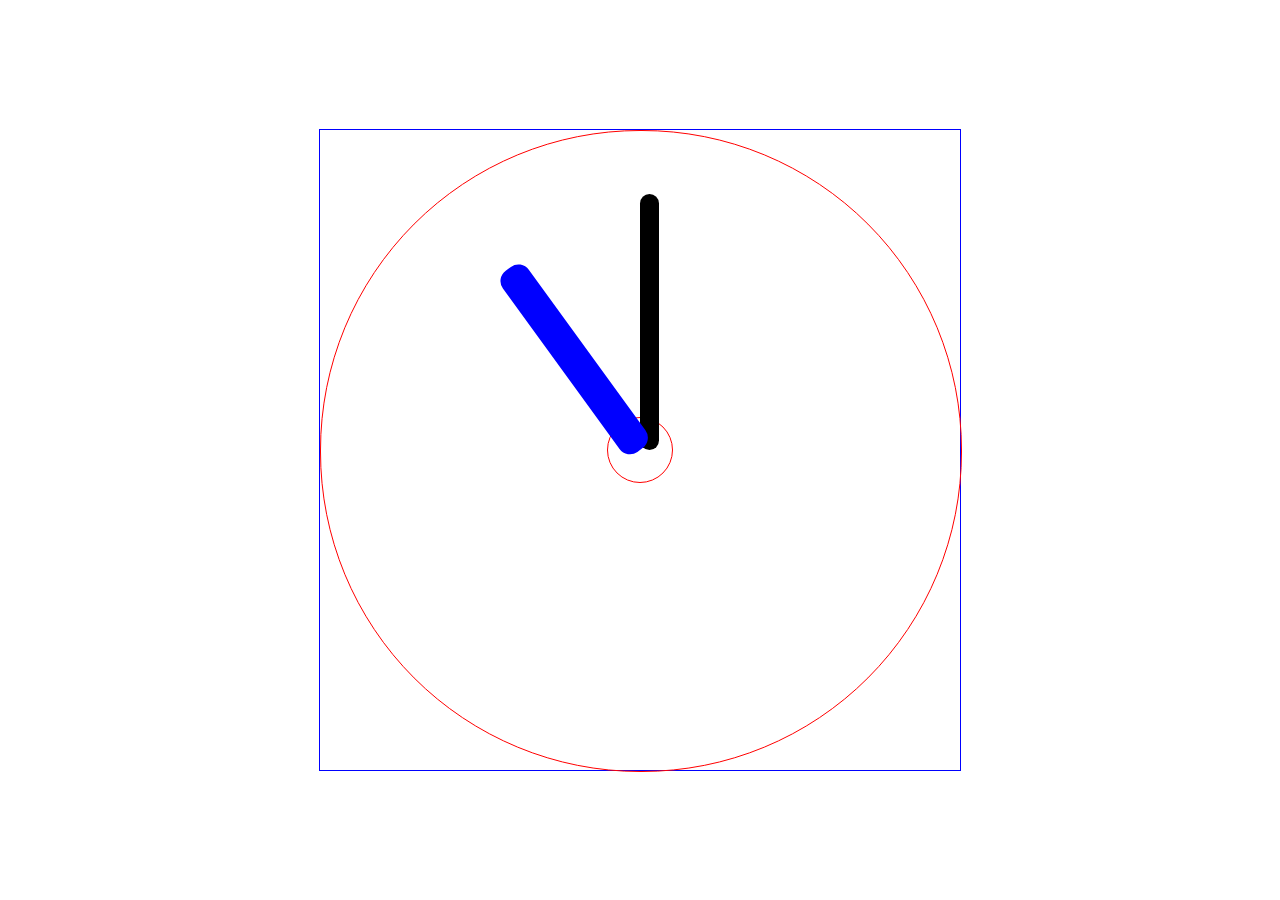
==== index.html @ e4a0ec9e "correct position and rotation" ====
<!DOCTYPE html>
<html lang="en">
<head>
    <meta charset="UTF-8">
    <meta name="viewport" content="width=device-width, initial-scale=1.0">
    <link rel="stylesheet" href="reset.css">
    <link rel="stylesheet" href="style.css">
    <title>Analog Clock</title>
</head>
<body>
    <header>

    </header>
    <main>
        <div class="container">
            <div class="clock-face"></div>
            <div class="clock-center"></div>
            <div class="minute-hand"></div>
            <div class="hour-hand"></div>
        </div>
       
    </main>
</body>
</html>
---- style.css ----
:root {
    --clock-width: 50vw;
    --clock-height: var(--clock-width);
    --hour-hand: calc(var(--clock-width) * .05);
    --hour-hand-length: calc(var(--clock-width) * .35);
    --minute-hand: calc(var(--clock-width) * .03);
    --minute-hand-length: calc(var(--clock-width) * .4);
}

.container {
    position: relative;    
    border: 1px solid blue;
    width: var(--clock-width);
    height: var(--clock-height);
    top: calc(100vh/2);
    left:calc(100vw/2);
    transform: translate(-50%, -50%);
}
.clock-face {
    position: absolute;
    width: var(--clock-width);
    height: var(--clock-height);
    border: 1px solid red;
    border-radius: calc(var(--clock-width) / 2);
}

.clock-center {
  position: absolute;
    top: calc(var(--clock-width)/2);
    left: calc(var(--clock-width)/2);
    transform:translate(-50%, -50%);
    width: 5vw;
    height: 5vw;
    border: 1px solid red;
    border-radius: 50vw;
}


.hour-hand {
    position: absolute;
    top: calc(var(--clock-width)/2  - var(--hour-hand-length));
    left: calc(var(--clock-width)/2);
    
    transform-origin: center bottom;
    transform: translateX(-50%) rotate(0.9turn);
    width: var(--hour-hand);
    height: var(--hour-hand-length);
    background-color: blue;
    border-radius: 1vw;
}

.minute-hand {
    position: absolute;
    top: calc(var(--clock-width)/2 - var(--minute-hand-length));
    left: 50%;
    transform-origin: center bottom;
    transform: translateX(-50%) rotate(0.turn);
    width: var(--minute-hand);
    height: var(--minute-hand-length);
    background-color: black;
    border-radius: 1vw;
}
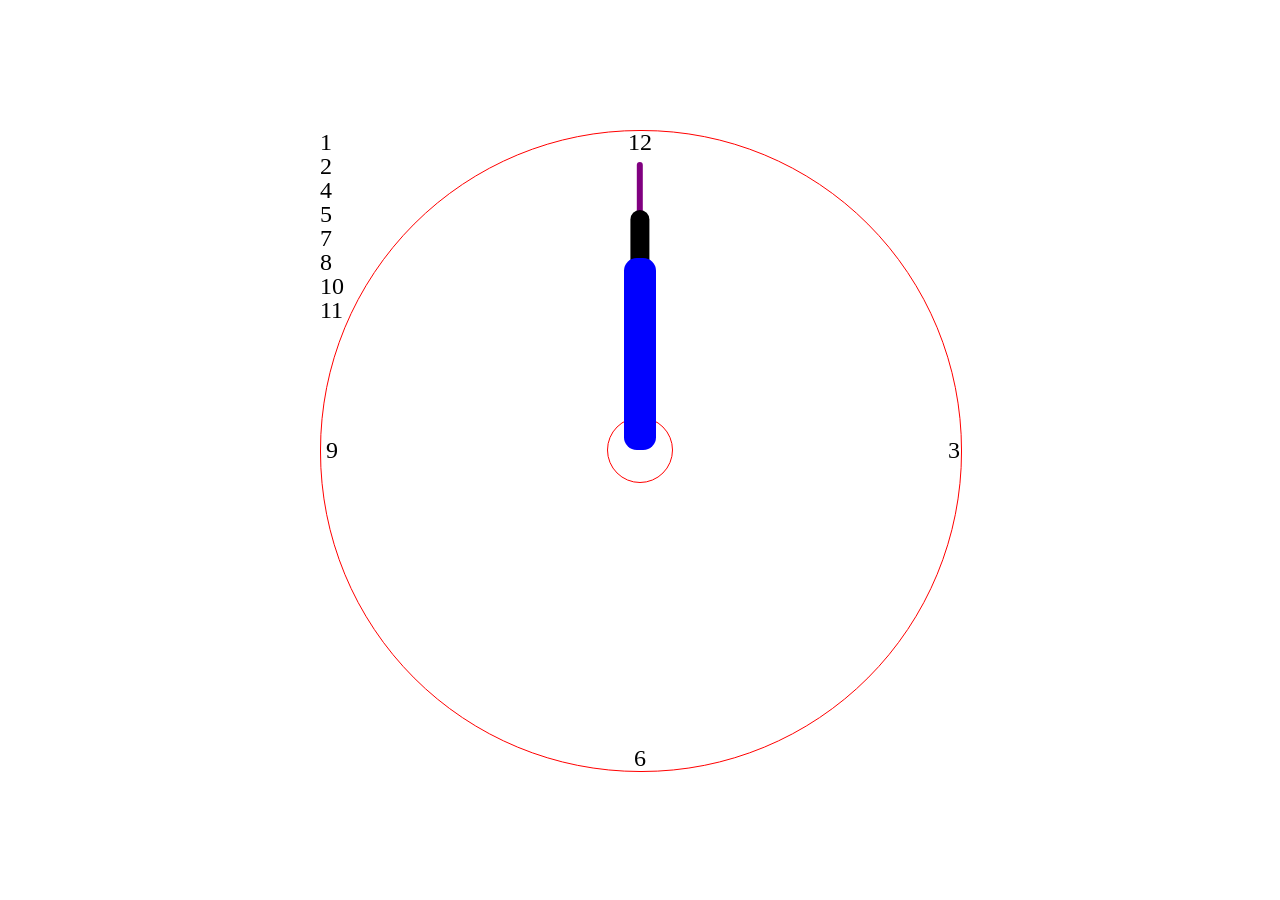
==== commit 271829b2: "added second hand, numbers" ====
--- a/index.html
+++ b/index.html
@@ -5,6 +5,7 @@
     <meta name="viewport" content="width=device-width, initial-scale=1.0">
     <link rel="stylesheet" href="reset.css">
     <link rel="stylesheet" href="style.css">
+    <script src="script.js" defer></script>
     <title>Analog Clock</title>
 </head>
 <body>
@@ -15,10 +16,23 @@
         <div class="container">
             <div class="clock-face"></div>
             <div class="clock-center"></div>
+            <div class="second-hand"></div>
             <div class="minute-hand"></div>
             <div class="hour-hand"></div>
+            <div class="numbers number12">12</div>
+            <div class="numbers number1">1</div>
+            <div class="numbers number2">2</div>
+            <div class="numbers number3">3</div>
+            <div class="numbers number4">4</div>
+            <div class="numbers number5">5</div>
+            <div class="numbers number6">6</div>
+            <div class="numbers number7">7</div>
+            <div class="numbers number8">8</div>
+            <div class="numbers number9">9</div>
+            <div class="numbers number10">10</div>
+            <div class="numbers number11">11</div>
         </div>
-       
+       <div class="time"></div>
     </main>
 </body>
 </html>
--- a/style.css
+++ b/style.css
@@ -1,15 +1,17 @@
 :root {
     --clock-width: 50vw;
     --clock-height: var(--clock-width);
+    --second-hand: calc(var(--clock-width) * .01);
+    --second-hand-length: calc(var(--clock-width) * .45);
     --hour-hand: calc(var(--clock-width) * .05);
-    --hour-hand-length: calc(var(--clock-width) * .35);
+    --hour-hand-length: calc(var(--clock-width) * .3);
     --minute-hand: calc(var(--clock-width) * .03);
-    --minute-hand-length: calc(var(--clock-width) * .4);
+    --minute-hand-length: calc(var(--clock-width) * .375);
 }
 
 .container {
     position: relative;    
-    border: 1px solid blue;
+    /* border: 1px solid blue; */
     width: var(--clock-width);
     height: var(--clock-height);
     top: calc(100vh/2);
@@ -42,7 +44,7 @@
     left: calc(var(--clock-width)/2);
     
     transform-origin: center bottom;
-    transform: translateX(-50%) rotate(0.9turn);
+    transform: translateX(-50%) rotate(0deg);
     width: var(--hour-hand);
     height: var(--hour-hand-length);
     background-color: blue;
@@ -54,9 +56,61 @@
     top: calc(var(--clock-width)/2 - var(--minute-hand-length));
     left: 50%;
     transform-origin: center bottom;
-    transform: translateX(-50%) rotate(0.turn);
+    transform: translateX(-50%) rotate(0deg);
     width: var(--minute-hand);
     height: var(--minute-hand-length);
     background-color: black;
     border-radius: 1vw;
-}+}
+
+.second-hand {
+    position: absolute;
+    top: calc(var(--clock-width)/2 - var(--second-hand-length));
+    left: 50%;
+    transform-origin: center bottom;
+    transform: translateX(-50%) rotate(0deg);
+    width: var(--second-hand);
+    height: var(--second-hand-length);
+    background-color: purple;
+    border-radius: 1vw;
+}
+
+.numbers {
+    font-size: 1.5em;
+}
+
+.number12 {
+    position:absolute;
+    top:0;
+    left: calc(var(--clock-width)/2);
+    transform-origin: center;
+    transform: translate(-50%);
+
+}
+
+.number3 {
+    position:absolute;
+    top:calc(var(--clock-width)/2);
+    left: calc(var(--clock-width));
+    transform-origin: center;
+    transform: translate(-100%, -50%);
+
+}
+.number6 {
+    position:absolute;
+    top:calc(var(--clock-width));
+    left: calc(var(--clock-width)/2);
+    transform-origin: center;
+    transform: translate(-50%, -100%);
+
+}
+
+.number9 {
+    position:absolute;
+    top:calc(var(--clock-width)/2);
+    left: 0;
+    transform-origin: center;
+    transform: translate(50%, -50%);
+
+}
+
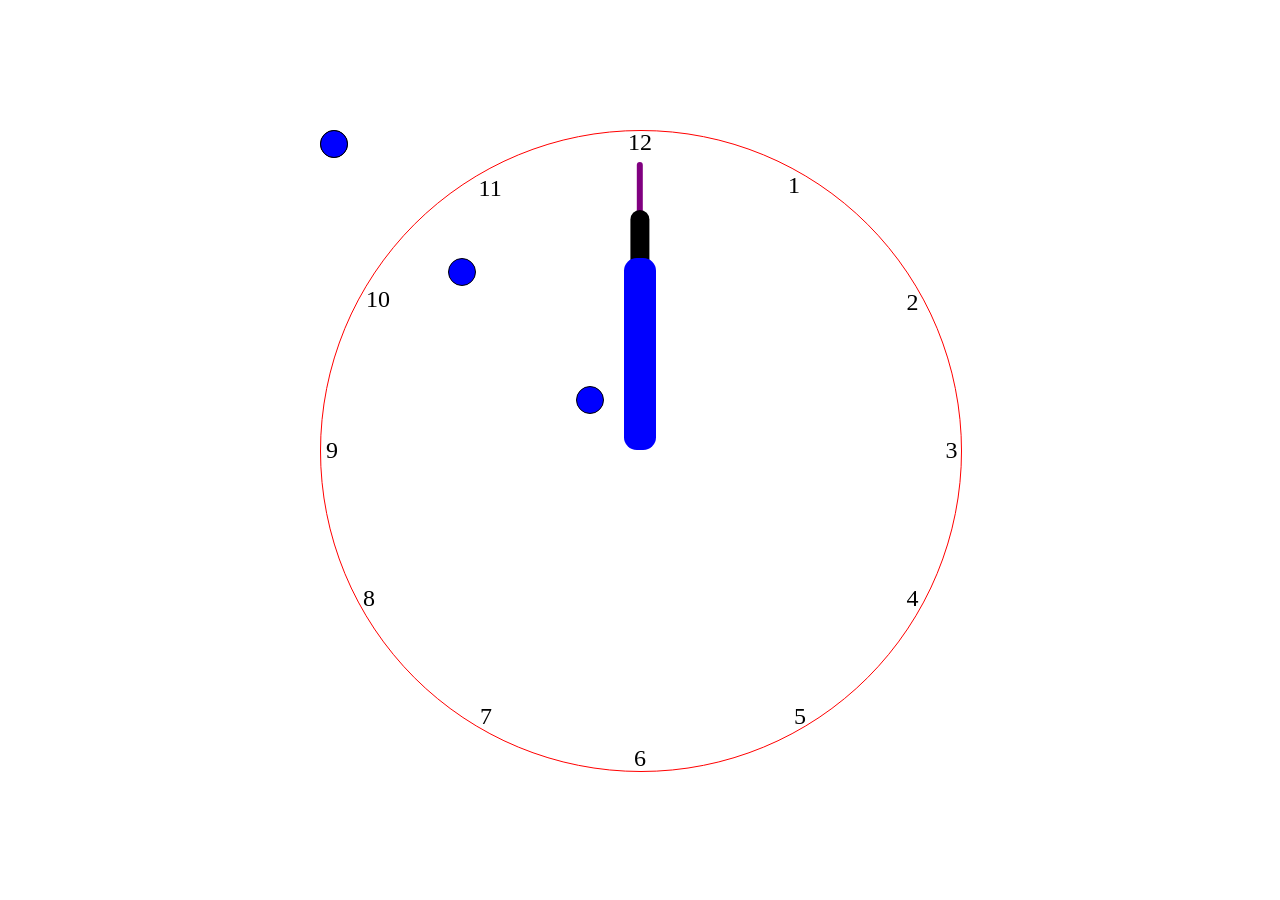
==== commit 85e2d96b: "added js function to add dots to the DOM." ====
--- a/index.html
+++ b/index.html
@@ -31,6 +31,7 @@
             <div class="numbers number9">9</div>
             <div class="numbers number10">10</div>
             <div class="numbers number11">11</div>
+            <div class="dot"></div>
         </div>
        <div class="time"></div>
     </main>
--- a/style.css
+++ b/style.css
@@ -7,8 +7,12 @@
     --hour-hand-length: calc(var(--clock-width) * .3);
     --minute-hand: calc(var(--clock-width) * .03);
     --minute-hand-length: calc(var(--clock-width) * .375);
-}
-
+    --dot: 2vw;
+}
+
+body {
+    box-sizing: border-box;
+}
 .container {
     position: relative;    
     /* border: 1px solid blue; */
@@ -23,7 +27,8 @@
     width: var(--clock-width);
     height: var(--clock-height);
     border: 1px solid red;
-    border-radius: calc(var(--clock-width) / 2);
+    border-radius: calc(var(--clock-width) / 1.5);
+    
 }
 
 .clock-center {
@@ -35,6 +40,7 @@
     height: 5vw;
     border: 1px solid red;
     border-radius: 50vw;
+    visibility: hidden;
 }
 
 
@@ -77,6 +83,7 @@
 
 .numbers {
     font-size: 1.5em;
+    /* border: 1px solid green; */
 }
 
 .number12 {
@@ -93,7 +100,7 @@
     top:calc(var(--clock-width)/2);
     left: calc(var(--clock-width));
     transform-origin: center;
-    transform: translate(-100%, -50%);
+    transform: translate(-120%, -50%);
 
 }
 .number6 {
@@ -114,3 +121,82 @@
 
 }
 
+.number1 {
+    position:absolute;
+    top:calc(var(--clock-width) * 0.1340/2);
+    left: calc(var(--clock-width) * 1.5/2);
+    transform-origin: center;
+    transform: translate(-100%);
+}
+
+.number2 {
+    position:absolute;
+    top:calc(var(--clock-width) * 0.5/2);
+    left: calc(var(--clock-width) * 1.87/2);
+    transform-origin: center;
+    transform: translate(-100%);
+
+}
+
+.number4 {
+    position:absolute;
+    top:calc(var(--clock-width) * 1.5/2);
+    left: calc(var(--clock-width) * 1.87/2);
+    transform-origin: center;
+    transform: translate(-100%, -100%);
+    
+}
+
+.number5 {
+    position:absolute;
+    top:calc(var(--clock-width) * 1.87/2);
+    left: calc(var(--clock-width) * 1.5/2);
+    transform-origin: center;
+    transform: translate(-50%, -100%);
+
+}
+
+.number7 {
+    position:absolute;
+    top:calc(var(--clock-width) * 1.87/2);
+    left: calc(var(--clock-width) * 0.5/2);
+    transform-origin: center;
+    transform: translate(0, -100%);
+
+}
+
+.number8 {
+    position:absolute;
+    top:calc(var(--clock-width) * 1.5/2);
+    left: calc(var(--clock-width) * 0.134/2);
+    transform-origin: center;
+    transform: translate(0, -100%);
+
+}
+
+.number10 {
+    position:absolute;
+    top:calc(var(--clock-width) * 0.5/2);
+    left: calc(var(--clock-width) * 0.134/2);
+    transform-origin: center;
+    transform: translate(12.5%, -12.5%);
+
+}
+
+.number11 {
+    position:absolute;
+    top:calc(var(--clock-width) * 0.1340/2);
+    left: calc(var(--clock-width) * 0.5/2);
+    transform-origin: center;
+    transform: translate(-6.25%, 12.5%);
+
+}
+
+.dot {
+    position: relative;
+    width: var(--dot);
+    height: var(--dot);
+    border: 1px solid black;
+    background-color: black;
+    border-radius: 2vw;
+}
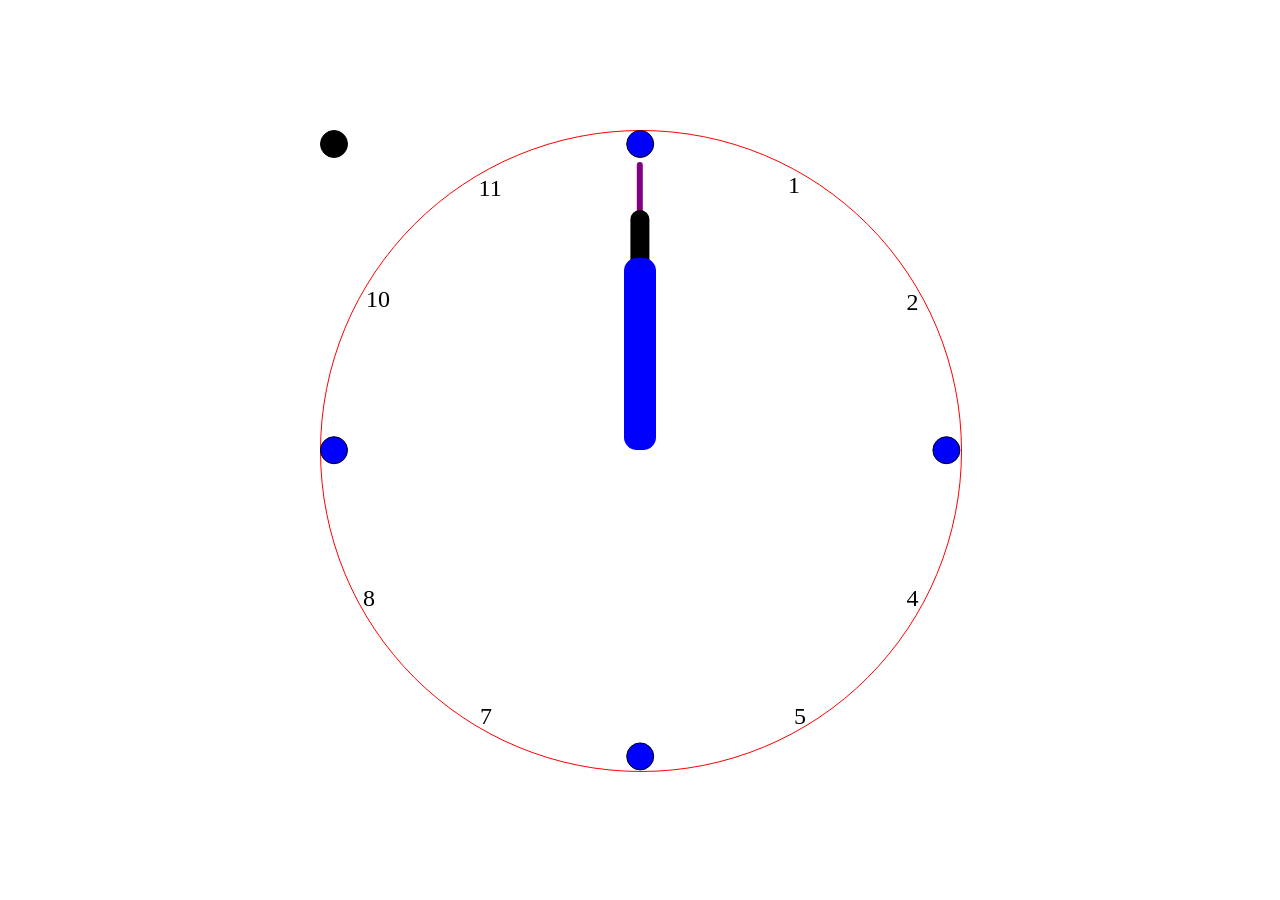
==== commit 5f839109: "javascript translations using trig" ====
--- a/index.html
+++ b/index.html
@@ -3,6 +3,7 @@
 <head>
     <meta charset="UTF-8">
     <meta name="viewport" content="width=device-width, initial-scale=1.0">
+    <link rel="shortcut icon" href="favicon.ico" type="image/x-icon">
     <link rel="stylesheet" href="reset.css">
     <link rel="stylesheet" href="style.css">
     <script src="script.js" defer></script>
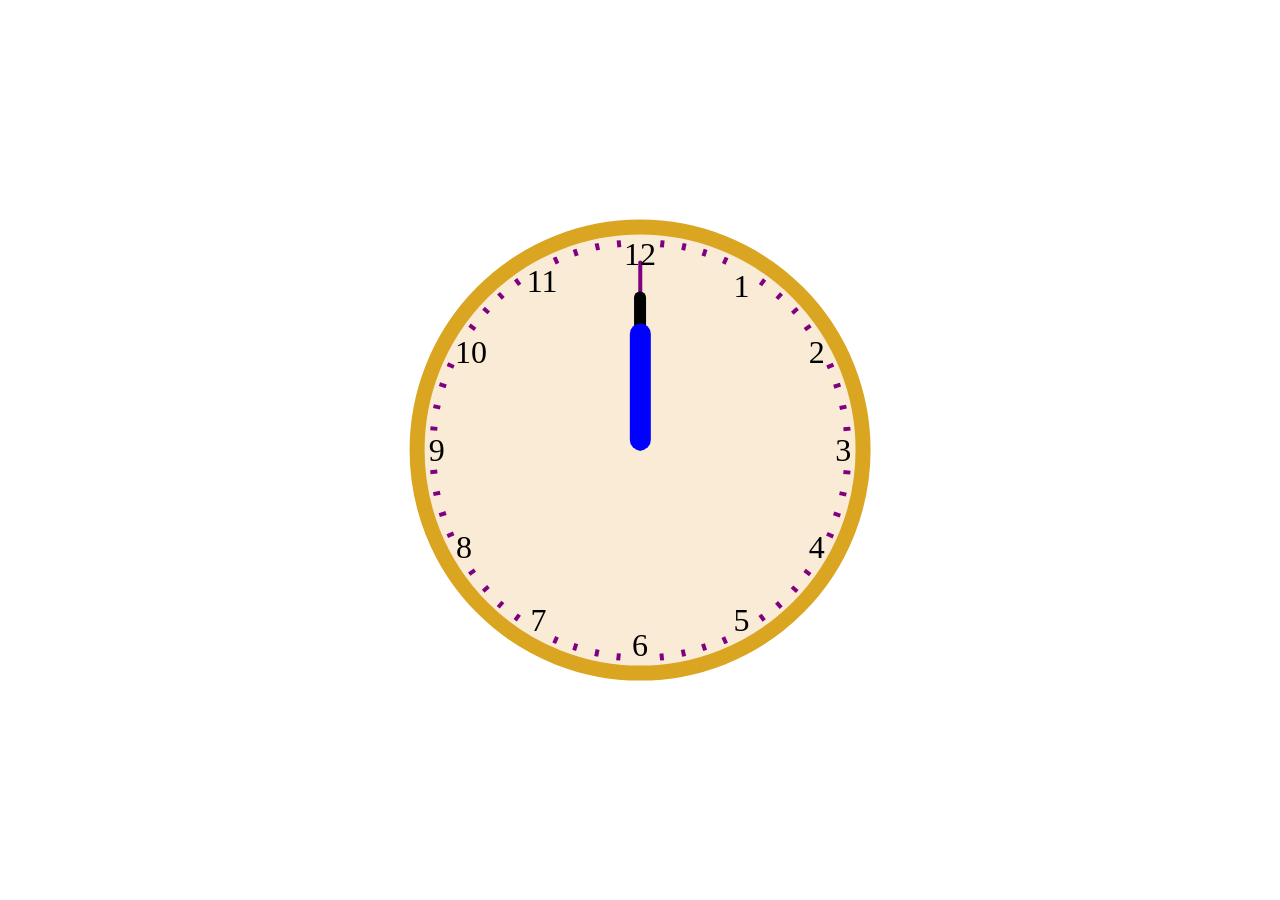
==== commit 7163728d: "corrected tickmark alignment, made clock smaller, added an outer container for a border ring, added " ====
--- a/index.html
+++ b/index.html
@@ -14,25 +14,26 @@
 
     </header>
     <main>
-        <div class="container">
-            <div class="clock-face"></div>
-            <div class="clock-center"></div>
-            <div class="second-hand"></div>
-            <div class="minute-hand"></div>
-            <div class="hour-hand"></div>
-            <div class="numbers number12">12</div>
-            <div class="numbers number1">1</div>
-            <div class="numbers number2">2</div>
-            <div class="numbers number3">3</div>
-            <div class="numbers number4">4</div>
-            <div class="numbers number5">5</div>
-            <div class="numbers number6">6</div>
-            <div class="numbers number7">7</div>
-            <div class="numbers number8">8</div>
-            <div class="numbers number9">9</div>
-            <div class="numbers number10">10</div>
-            <div class="numbers number11">11</div>
-            <div class="dot"></div>
+        <div class="outer-container">
+            <div class="container">
+                <div class="clock-face"></div>
+                <div class="clock-center"></div>
+                <div class="second-hand"></div>
+                <div class="minute-hand"></div>
+                <div class="hour-hand"></div>
+                <div class="numbers number12">12</div>
+                <div class="numbers number1">1</div>
+                <div class="numbers number2">2</div>
+                <div class="numbers number3">3</div>
+                <div class="numbers number4">4</div>
+                <div class="numbers number5">5</div>
+                <div class="numbers number6">6</div>
+                <div class="numbers number7">7</div>
+                <div class="numbers number8">8</div>
+                <div class="numbers number9">9</div>
+                <div class="numbers number10">10</div>
+                <div class="numbers number11">11</div>
+            </div>
         </div>
        <div class="time"></div>
     </main>
--- a/style.css
+++ b/style.css
@@ -1,5 +1,5 @@
 :root {
-    --clock-width: 50vw;
+    --clock-width: 33vw;
     --clock-height: var(--clock-width);
     --second-hand: calc(var(--clock-width) * .01);
     --second-hand-length: calc(var(--clock-width) * .45);
@@ -13,21 +13,37 @@
 body {
     box-sizing: border-box;
 }
+
+.outer-container {
+    position: relative;
+    border: 15px solid goldenrod;
+    border-radius: 50vw;
+    width: calc(var(--clock-width) * 1.02);
+    height: calc(var(--clock-height) * 1.02);
+    top: 50vh;
+    left: 50vw;
+    transform: translate(-50%, -50%);
+}
 .container {
-    position: relative;    
+    position: absolute;    
     /* border: 1px solid blue; */
     width: var(--clock-width);
     height: var(--clock-height);
-    top: calc(100vh/2);
-    left:calc(100vw/2);
+    top: 50%;
+    left: 50%;
+    /* top: calc(100vh/2);
+    left:calc(100vw/2); */
     transform: translate(-50%, -50%);
 }
 .clock-face {
     position: absolute;
-    width: var(--clock-width);
-    height: var(--clock-height);
-    border: 1px solid red;
-    border-radius: calc(var(--clock-width) / 1.5);
+    width: calc(var(--clock-width)*1);
+    height: calc(var(--clock-height)*1);
+    
+    /* padding: 3px; */
+    /* border: 1px solid gold; */
+    border-radius: calc(var(--clock-width) / 1);
+    overflow: auto;
     
 }
 
@@ -38,9 +54,9 @@
     transform:translate(-50%, -50%);
     width: 5vw;
     height: 5vw;
-    border: 1px solid red;
+    /* border: 1px solid red; */
     border-radius: 50vw;
-    visibility: hidden;
+    /* visibility: hidden; */
 }
 
 
@@ -60,7 +76,7 @@
 .minute-hand {
     position: absolute;
     top: calc(var(--clock-width)/2 - var(--minute-hand-length));
-    left: 50%;
+    left: calc(var(--clock-width)/2);
     transform-origin: center bottom;
     transform: translateX(-50%) rotate(0deg);
     width: var(--minute-hand);
@@ -72,7 +88,7 @@
 .second-hand {
     position: absolute;
     top: calc(var(--clock-width)/2 - var(--second-hand-length));
-    left: 50%;
+    left: calc(var(--clock-width)/2);
     transform-origin: center bottom;
     transform: translateX(-50%) rotate(0deg);
     width: var(--second-hand);
@@ -82,7 +98,7 @@
 }
 
 .numbers {
-    font-size: 1.5em;
+    font-size: 1em;
     /* border: 1px solid green; */
 }
 
@@ -91,7 +107,7 @@
     top:0;
     left: calc(var(--clock-width)/2);
     transform-origin: center;
-    transform: translate(-50%);
+    transform: translate(-50%, 0);
 
 }
 
@@ -100,7 +116,7 @@
     top:calc(var(--clock-width)/2);
     left: calc(var(--clock-width));
     transform-origin: center;
-    transform: translate(-120%, -50%);
+    transform: translate(-100%, -50%);
 
 }
 .number6 {
@@ -117,7 +133,7 @@
     top:calc(var(--clock-width)/2);
     left: 0;
     transform-origin: center;
-    transform: translate(50%, -50%);
+    transform: translate(0%, -50%);
 
 }
 
@@ -126,7 +142,7 @@
     top:calc(var(--clock-width) * 0.1340/2);
     left: calc(var(--clock-width) * 1.5/2);
     transform-origin: center;
-    transform: translate(-100%);
+    transform: translate(-75%, 6.7%);
 }
 
 .number2 {
@@ -134,7 +150,7 @@
     top:calc(var(--clock-width) * 0.5/2);
     left: calc(var(--clock-width) * 1.87/2);
     transform-origin: center;
-    transform: translate(-100%);
+    transform: translate(-93.3%, -25%);
 
 }
 
@@ -143,7 +159,7 @@
     top:calc(var(--clock-width) * 1.5/2);
     left: calc(var(--clock-width) * 1.87/2);
     transform-origin: center;
-    transform: translate(-100%, -100%);
+    transform: translate(-93.3%, -75%);
     
 }
 
@@ -152,7 +168,7 @@
     top:calc(var(--clock-width) * 1.87/2);
     left: calc(var(--clock-width) * 1.5/2);
     transform-origin: center;
-    transform: translate(-50%, -100%);
+    transform: translate(-75%, -93.3%);
 
 }
 
@@ -161,7 +177,7 @@
     top:calc(var(--clock-width) * 1.87/2);
     left: calc(var(--clock-width) * 0.5/2);
     transform-origin: center;
-    transform: translate(0, -100%);
+    transform: translate(-25%, -93.3%);
 
 }
 
@@ -170,7 +186,7 @@
     top:calc(var(--clock-width) * 1.5/2);
     left: calc(var(--clock-width) * 0.134/2);
     transform-origin: center;
-    transform: translate(0, -100%);
+    transform: translate(-6.7%, -75%);
 
 }
 
@@ -179,7 +195,7 @@
     top:calc(var(--clock-width) * 0.5/2);
     left: calc(var(--clock-width) * 0.134/2);
     transform-origin: center;
-    transform: translate(12.5%, -12.5%);
+    transform: translate(-6.7%, -25%);
 
 }
 
@@ -188,7 +204,7 @@
     top:calc(var(--clock-width) * 0.1340/2);
     left: calc(var(--clock-width) * 0.5/2);
     transform-origin: center;
-    transform: translate(-6.25%, 12.5%);
+    transform: translate(-25%, -6.7%);
 
 }
 
@@ -199,4 +215,26 @@
     border: 1px solid black;
     background-color: black;
     border-radius: 2vw;
+}
+
+.tick-mark {
+    position: relative;
+}
+
+@media screen and (min-width: 1000px) {
+    :root {
+        --clock-width: 33vw;
+    }
+
+    .clock-face {
+        background-color: antiquewhite;
+    }
+
+    .outer-container {
+        background-color: antiquewhite;
+    }
+
+    .numbers {
+        font-size: 2em;
+    }
 }
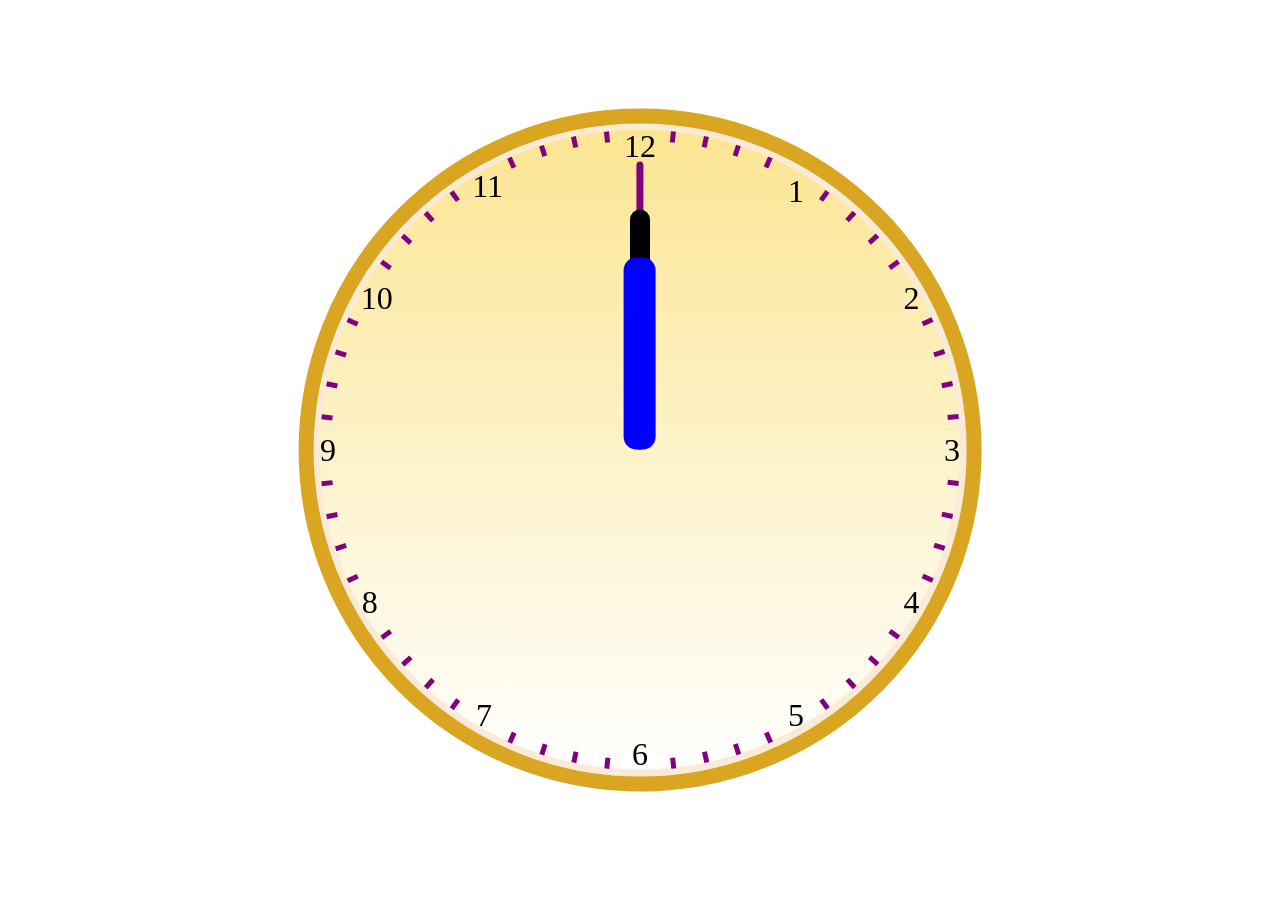
==== commit e4eb35ca: "access html element for setting root element variables" ====
--- a/index.html
+++ b/index.html
@@ -11,6 +11,18 @@
 </head>
 <body>
     <header>
+        <!-- <nav>
+            <ul class="nav-list">
+                <li class="nav-items item1">Menu</li>
+                <ul class="sub-menu">
+                    <li class="nav-items item2">Hour Hand</li>
+                    <li class="nav-items item3">Minute Hand</li>
+                    <li class="nav-items item4">Second Hand</li>
+                </ul>
+                
+                
+            </ul>
+        </nav> -->
 
     </header>
     <main>
--- a/style.css
+++ b/style.css
@@ -228,6 +228,7 @@
 
     .clock-face {
         background-color: antiquewhite;
+        background-image: linear-gradient(rgba(255, 217, 0, 0.322), white);
     }
 
     .outer-container {
